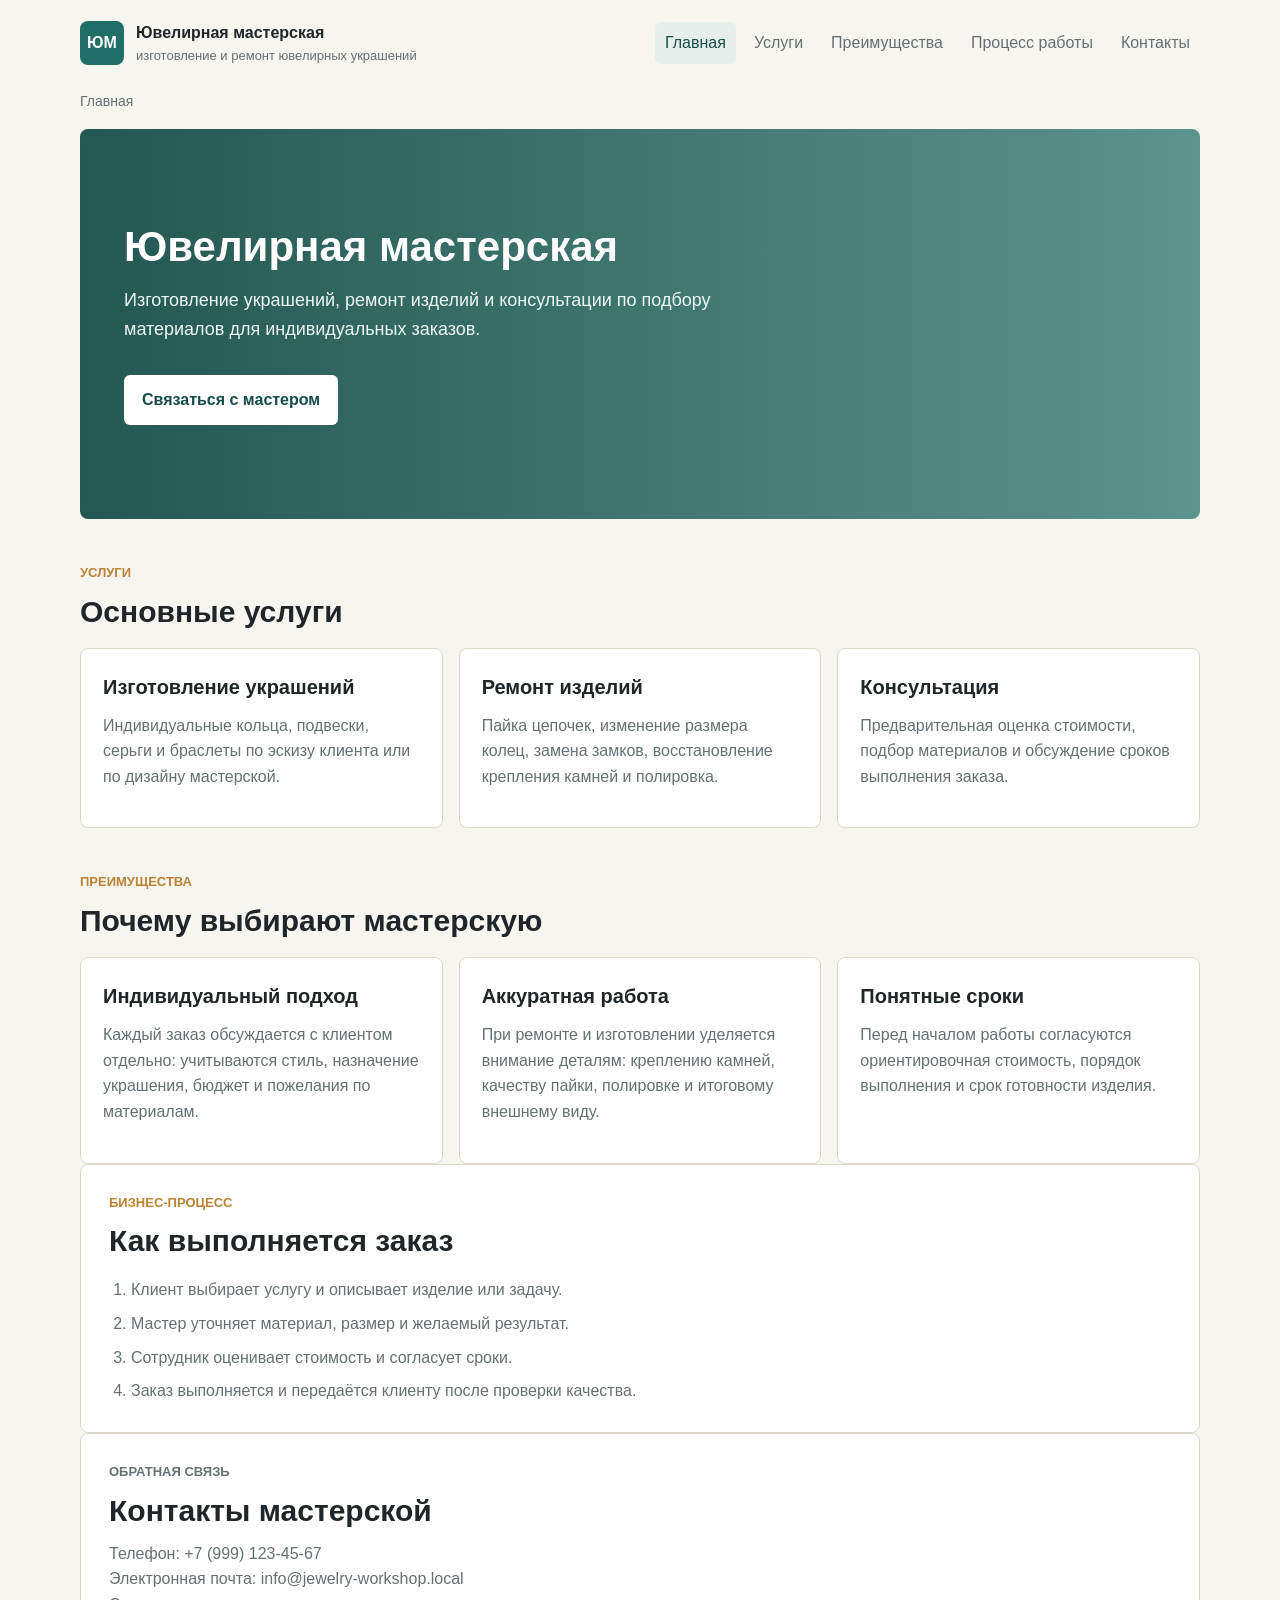
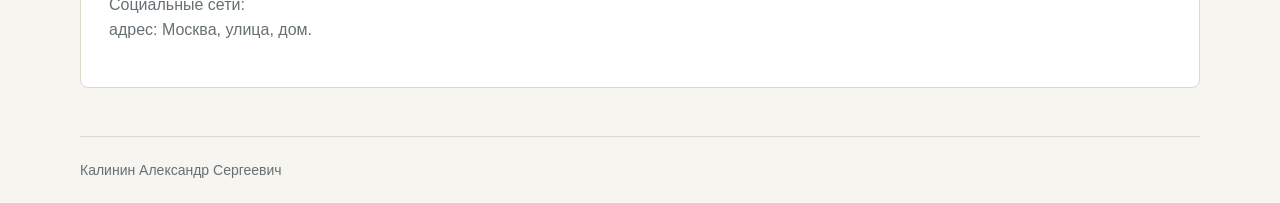
==== index.html @ e2987114 "Услуги / Добавлена страница" ====
<!doctype html>
<html lang="ru">
  <head>
    <meta charset="utf-8">
    <meta name="viewport" content="width=device-width, initial-scale=1">
    <title>Главная | Ювелирная мастерская</title>
    <link rel="stylesheet" href="static/css/styles.css">
  </head>
  <body>
    <header class="site-header">
      <a class="brand" href="index.html" aria-label="Главная страница">
        <span class="brand-mark">ЮМ</span>
        <span>
          <strong>Ювелирная мастерская</strong>
          <small>изготовление и ремонт ювелирных украшений</small>
        </span>
      </a>

      <nav class="main-nav" aria-label="Основное меню">
        <a class="active" href="index.html">Главная</a>
        <a href="services.html">Услуги</a>
        <a href="#advantages">Преимущества</a>
        <a href="#process">Процесс работы</a>
        <a href="#contacts">Контакты</a>
      </nav>
    </header>

    <main>
      <nav class="breadcrumbs" aria-label="Хлебные крошки">
        <span>Главная</span>
      </nav>

      <section class="hero">
        <div class="hero-text">
          <h1>Ювелирная мастерская</h1>
          <p>
            Изготовление украшений, ремонт изделий и консультации по подбору
            материалов для индивидуальных заказов.
          </p>
          <a class="primary-button" href="#contacts">Связаться с мастером</a>
        </div>
      </section>

      <section id="services" class="section">
        <div class="section-heading">
          <p class="eyebrow">Услуги</p>
          <h2>Основные услуги</h2>
        </div>

        <div class="cards">
          <article class="card">
            <h3>Изготовление украшений</h3>
            <p>
              Индивидуальные кольца, подвески, серьги и браслеты по эскизу
              клиента или по дизайну мастерской.
            </p>
          </article>

          <article class="card">
            <h3>Ремонт изделий</h3>
            <p>
              Пайка цепочек, изменение размера колец, замена замков,
              восстановление крепления камней и полировка.
            </p>
          </article>

          <article class="card">
            <h3>Консультация</h3>
            <p>
              Предварительная оценка стоимости, подбор материалов и обсуждение
              сроков выполнения заказа.
            </p>
          </article>
        </div>
      </section>

      <section id="advantages" class="section">
        <div class="section-heading">
          <p class="eyebrow">Преимущества</p>
          <h2>Почему выбирают мастерскую</h2>
        </div>

        <div class="cards">
          <article class="card">
            <h3>Индивидуальный подход</h3>
            <p>
              Каждый заказ обсуждается с клиентом отдельно: учитываются стиль,
              назначение украшения, бюджет и пожелания по материалам.
            </p>
          </article>

          <article class="card">
            <h3>Аккуратная работа</h3>
            <p>
              При ремонте и изготовлении уделяется внимание деталям: креплению
              камней, качеству пайки, полировке и итоговому внешнему виду.
            </p>
          </article>

          <article class="card">
            <h3>Понятные сроки</h3>
            <p>
              Перед началом работы согласуются ориентировочная стоимость,
              порядок выполнения и срок готовности изделия.
            </p>
          </article>
        </div>
      </section>

      <section id="process" class="section process-section">
        <div class="section-heading">
          <p class="eyebrow">Бизнес-процесс</p>
          <h2>Как выполняется заказ</h2>
        </div>

        <ol class="steps">
          <li>Клиент выбирает услугу и описывает изделие или задачу.</li>
          <li>Мастер уточняет материал, размер и желаемый результат.</li>
          <li>Сотрудник оценивает стоимость и согласует сроки.</li>
          <li>Заказ выполняется и передаётся клиенту после проверки качества.</li>
        </ol>
      </section>

      <section id="contacts" class="section contact-section">
        <div>
          <p class="eyebrow">Обратная связь</p>
          <h2>Контакты мастерской</h2>
          <p>
            Телефон: +7 (999) 123-45-67<br>
            Электронная почта: info@jewelry-workshop.local<br>
            Социальные сети: <br>
            адрес: Москва, улица, дом.
          </p>
        </div>
      </section>
    </main>

    <footer class="site-footer">
      <span>Калинин Александр Сергеевич</span>
    </footer>

    <script src="static/js/main.js"></script>
  </body>
</html>
---- static/css/styles.css ----
:root {
  --bg: #f7f5f0;
  --panel: #ffffff;
  --text: #1f2528;
  --muted: #667074;
  --line: #ded8cc;
  --primary: #1f6f67;
  --primary-dark: #164d48;
  --accent: #b98235;
}

* {
  box-sizing: border-box;
}

body {
  margin: 0;
  background: var(--bg);
  color: var(--text);
  font-family: Arial, Helvetica, sans-serif;
  line-height: 1.6;
}

.site-header {
  width: min(1120px, calc(100% - 32px));
  margin: 0 auto;
  display: flex;
  align-items: center;
  justify-content: space-between;
  gap: 24px;
  padding: 20px 0;
}

.brand {
  display: flex;
  align-items: center;
  gap: 12px;
  color: var(--text);
  text-decoration: none;
}

.brand-mark {
  display: grid;
  place-items: center;
  width: 44px;
  height: 44px;
  border-radius: 8px;
  background: var(--primary);
  color: #fff;
  font-weight: 700;
}

.brand strong,
.brand small {
  display: block;
}

.brand small {
  color: var(--muted);
  font-size: 13px;
}

.main-nav {
  display: flex;
  gap: 8px;
  flex-wrap: wrap;
}

.main-nav a {
  padding: 8px 10px;
  border-radius: 6px;
  color: var(--muted);
  text-decoration: none;
}

.main-nav a:hover,
.main-nav a.active {
  background: #e7efed;
  color: var(--primary-dark);
}

main {
  width: min(1120px, calc(100% - 32px));
  margin: 0 auto;
  padding-bottom: 48px;
}

.breadcrumbs {
  margin: 4px 0 16px;
  color: var(--muted);
  font-size: 14px;
}

.hero {
  min-height: 390px;
  display: flex;
  align-items: center;
  padding: 44px;
  border-radius: 8px;
  background:
    linear-gradient(90deg, rgba(22, 77, 72, 0.94), rgba(31, 111, 103, 0.72)),
    url("https://images.unsplash.com/photo-1515562141207-7a88fb7ce338?auto=format&fit=crop&w=1500&q=80");
  background-position: center;
  background-size: cover;
  color: #fff;
}

.hero-text {
  max-width: 640px;
}

.eyebrow {
  margin: 0 0 10px;
  color: var(--accent);
  font-size: 13px;
  font-weight: 700;
  letter-spacing: 0;
  text-transform: uppercase;
}

.hero .eyebrow {
  color: #f0c98d;
}

h1,
h2,
h3,
p {
  margin-top: 0;
}

h1 {
  margin-bottom: 16px;
  font-size: 42px;
  line-height: 1.12;
}

h2 {
  margin-bottom: 12px;
  font-size: 30px;
  line-height: 1.2;
}

h3 {
  margin-bottom: 10px;
  font-size: 20px;
}

.hero p {
  color: #edf8f6;
  font-size: 18px;
}

.primary-button {
  display: inline-block;
  margin-top: 14px;
  padding: 12px 18px;
  border-radius: 6px;
  background: #fff;
  color: var(--primary-dark);
  font-weight: 700;
  text-decoration: none;
}

.section {
  padding: 44px 0 0;
}

.section-heading {
  max-width: 680px;
  margin-bottom: 18px;
}

.cards {
  display: grid;
  grid-template-columns: repeat(3, minmax(0, 1fr));
  gap: 16px;
}

.card,
.process-section,
.contact-section {
  border: 1px solid var(--line);
  border-radius: 8px;
  background: var(--panel);
}

.card {
  padding: 22px;
}

.card p,
.contact-section p {
  color: var(--muted);
}

.process-section,
.contact-section {
  padding: 28px;
}

.steps {
  margin: 0;
  padding-left: 22px;
  color: var(--muted);
}

.steps li + li {
  margin-top: 8px;
}

.site-footer {
  width: min(1120px, calc(100% - 32px));
  margin: 0 auto;
  padding: 22px 0;
  border-top: 1px solid var(--line);
  color: var(--muted);
  font-size: 14px;
}

@media (max-width: 800px) {
  .site-header {
    align-items: flex-start;
    flex-direction: column;
  }

  .hero {
    min-height: 320px;
    padding: 28px;
  }

  h1 {
    font-size: 32px;
  }

  .cards {
    grid-template-columns: 1fr;
  }
}
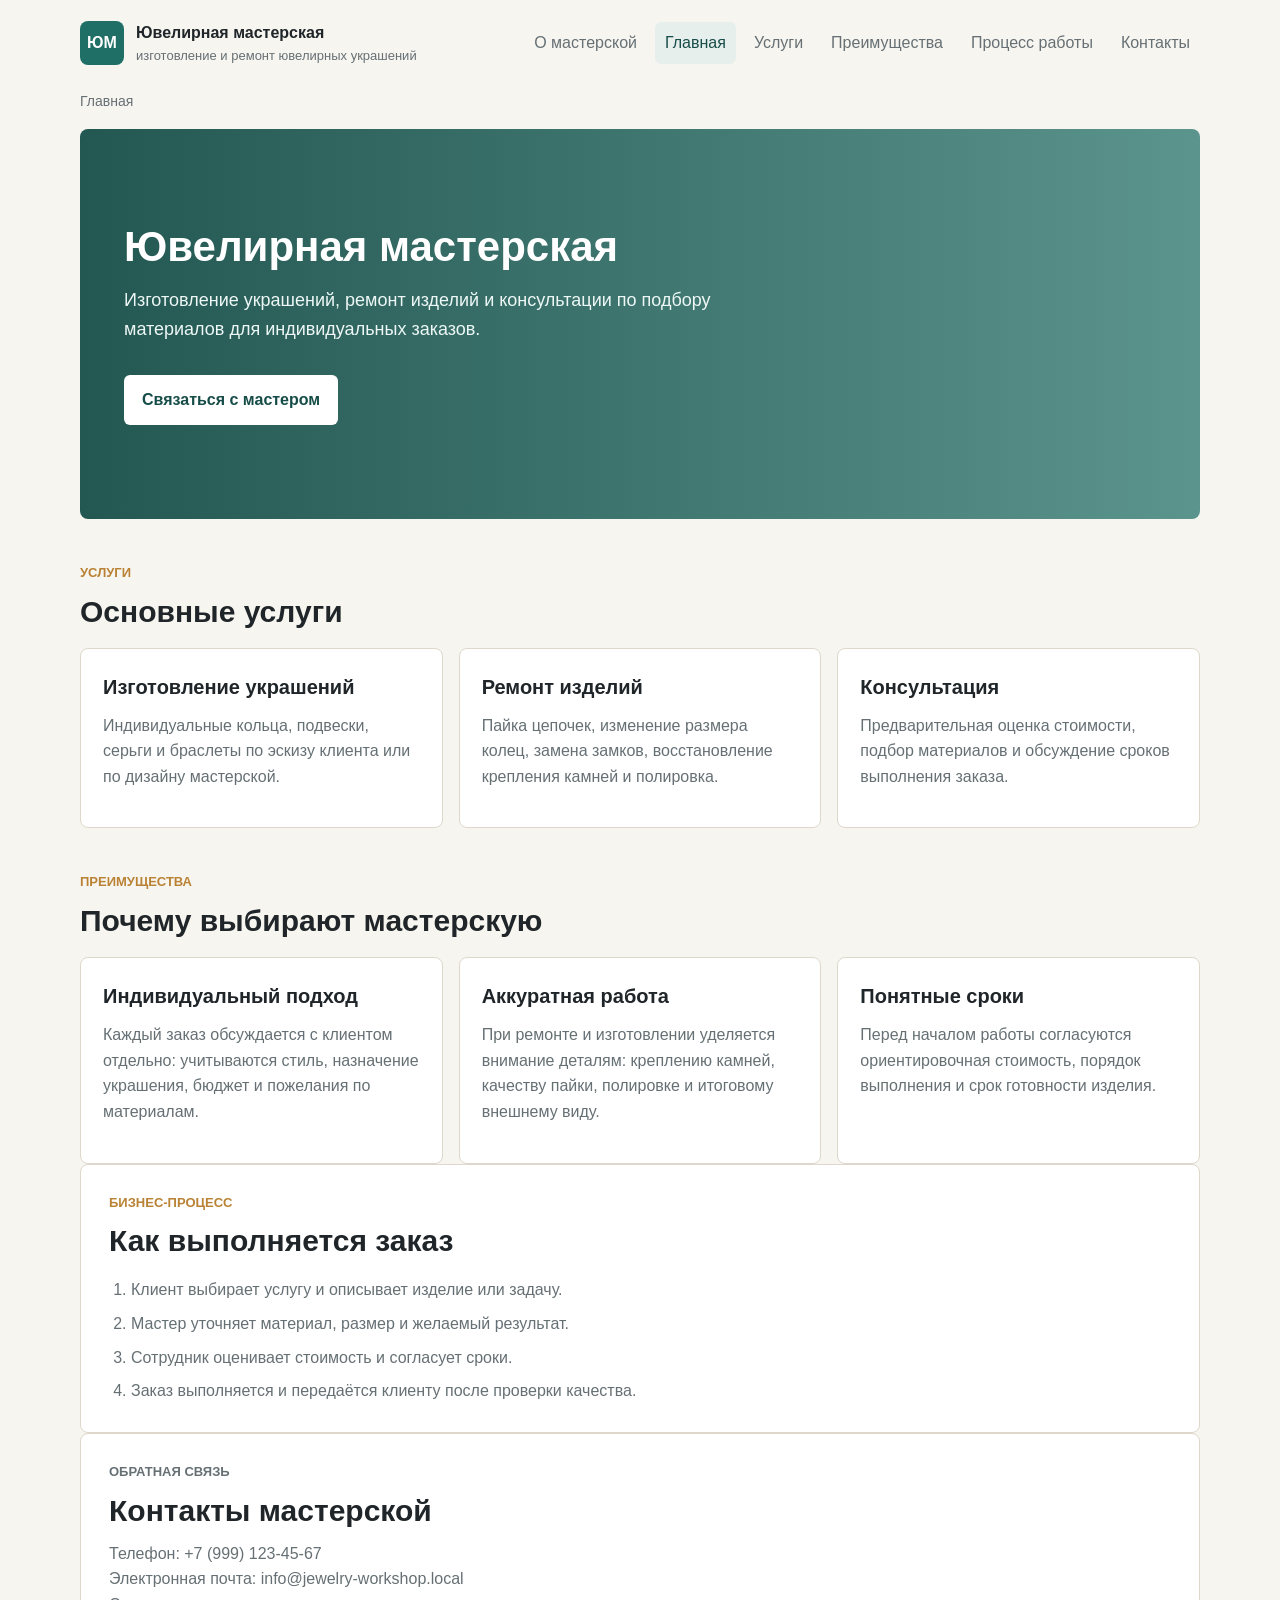
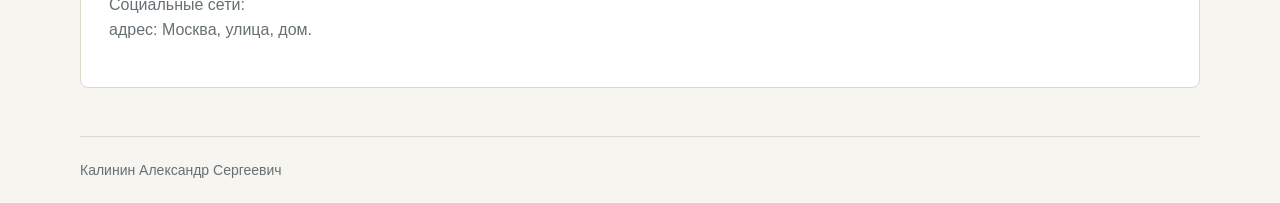
==== commit b3523243: "О мастерской / Добавлена страница" ====
--- a/index.html
+++ b/index.html
@@ -17,6 +17,7 @@
       </a>
 
       <nav class="main-nav" aria-label="Основное меню">
+        <a href="about.html">О мастерской</a>
         <a class="active" href="index.html">Главная</a>
         <a href="services.html">Услуги</a>
         <a href="#advantages">Преимущества</a>
--- a/static/css/styles.css
+++ b/static/css/styles.css
@@ -91,6 +91,15 @@
   font-size: 14px;
 }
 
+.breadcrumbs a {
+  color: var(--muted);
+  text-decoration: none;
+}
+
+.breadcrumbs a:hover {
+  color: var(--primary-dark);
+}
+
 .hero {
   min-height: 390px;
   display: flex;
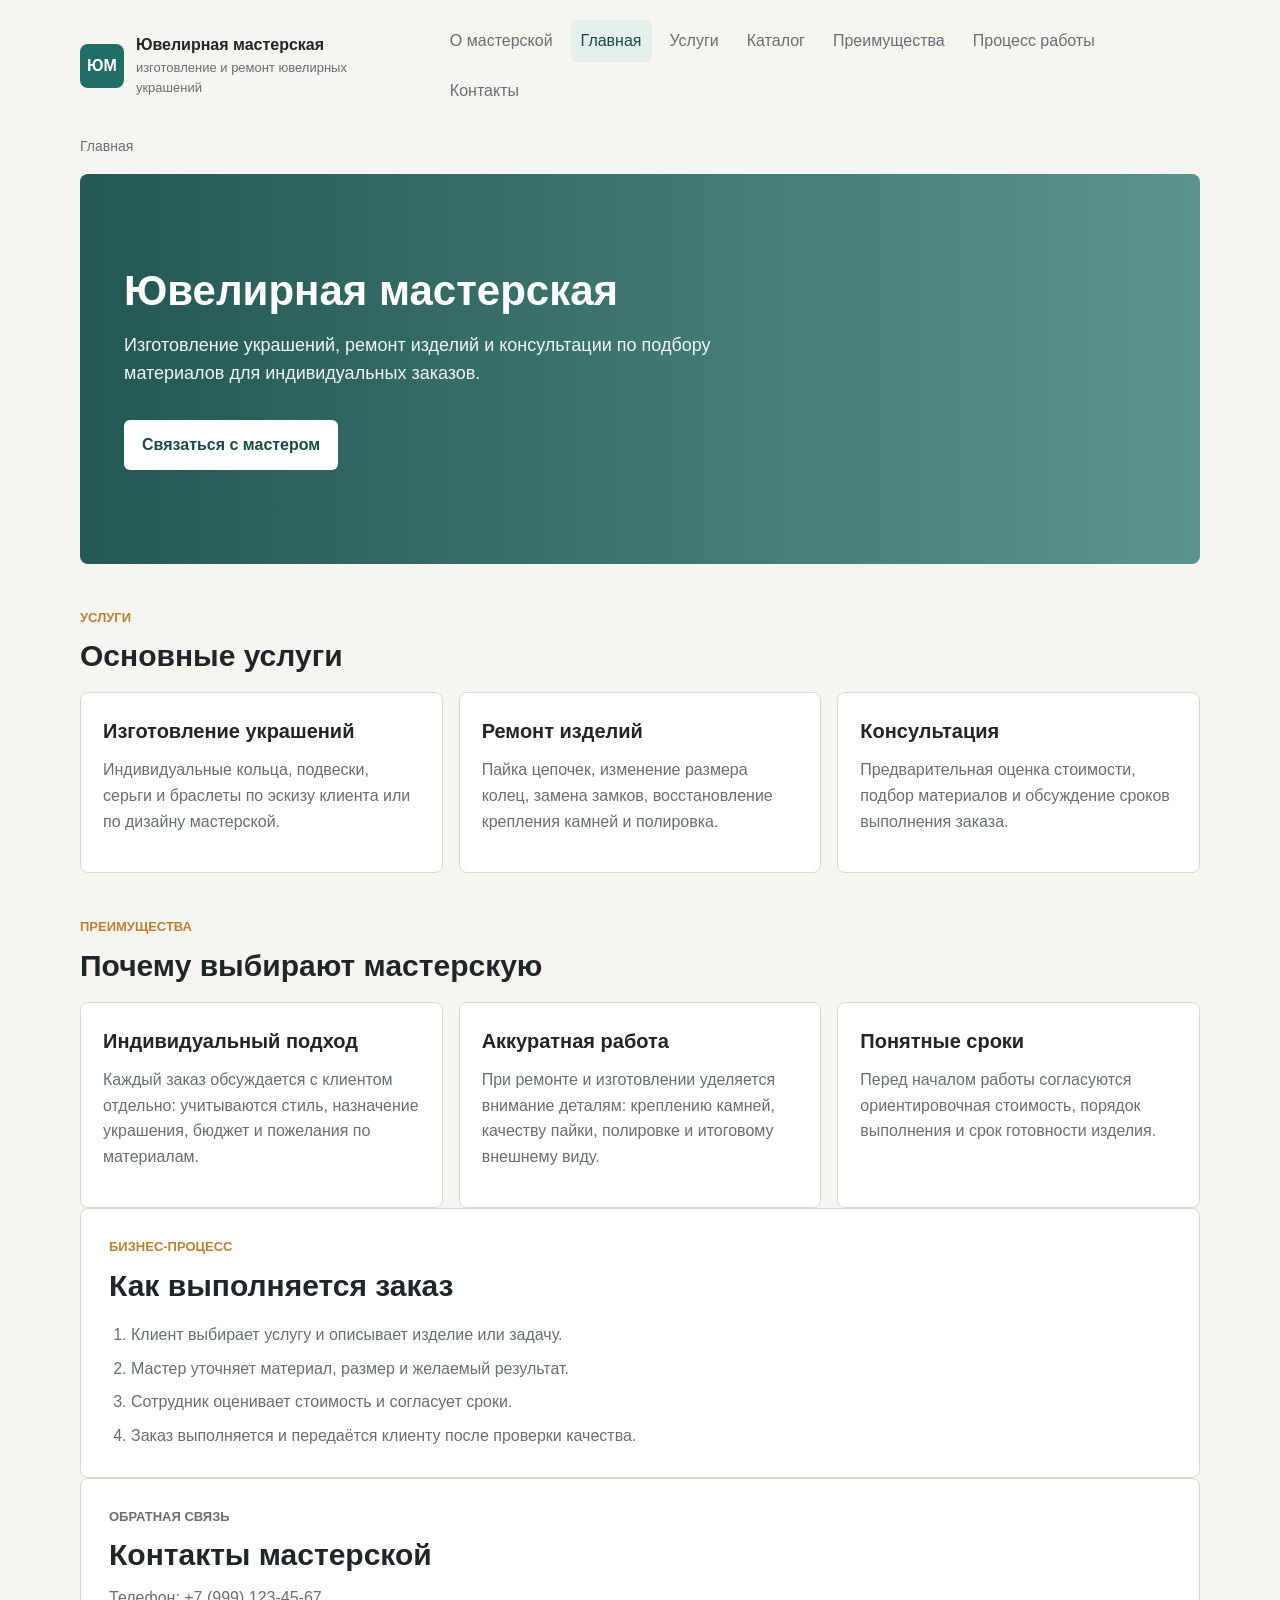
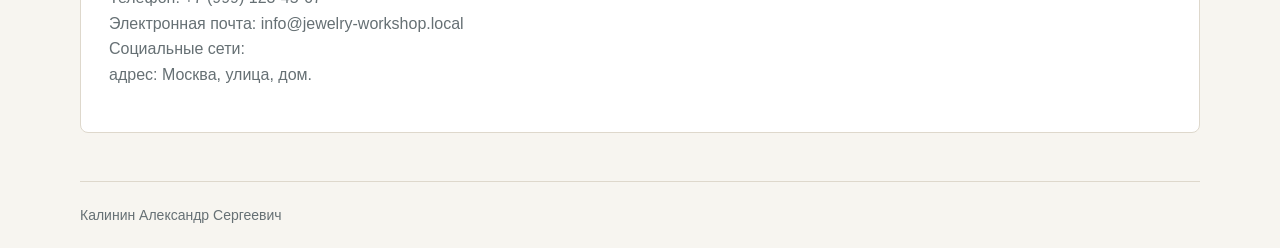
==== commit e6af9335: "Каталог / Добавлена страница" ====
--- a/index.html
+++ b/index.html
@@ -20,9 +20,10 @@
         <a href="about.html">О мастерской</a>
         <a class="active" href="index.html">Главная</a>
         <a href="services.html">Услуги</a>
+        <a href="catalog.html">Каталог</a>
         <a href="#advantages">Преимущества</a>
         <a href="#process">Процесс работы</a>
-        <a href="#contacts">Контакты</a>
+        <a href="contacts.html">Контакты</a>
       </nav>
     </header>
 
@@ -38,7 +39,7 @@
             Изготовление украшений, ремонт изделий и консультации по подбору
             материалов для индивидуальных заказов.
           </p>
-          <a class="primary-button" href="#contacts">Связаться с мастером</a>
+          <a class="primary-button" href="contacts.html">Связаться с мастером</a>
         </div>
       </section>
 
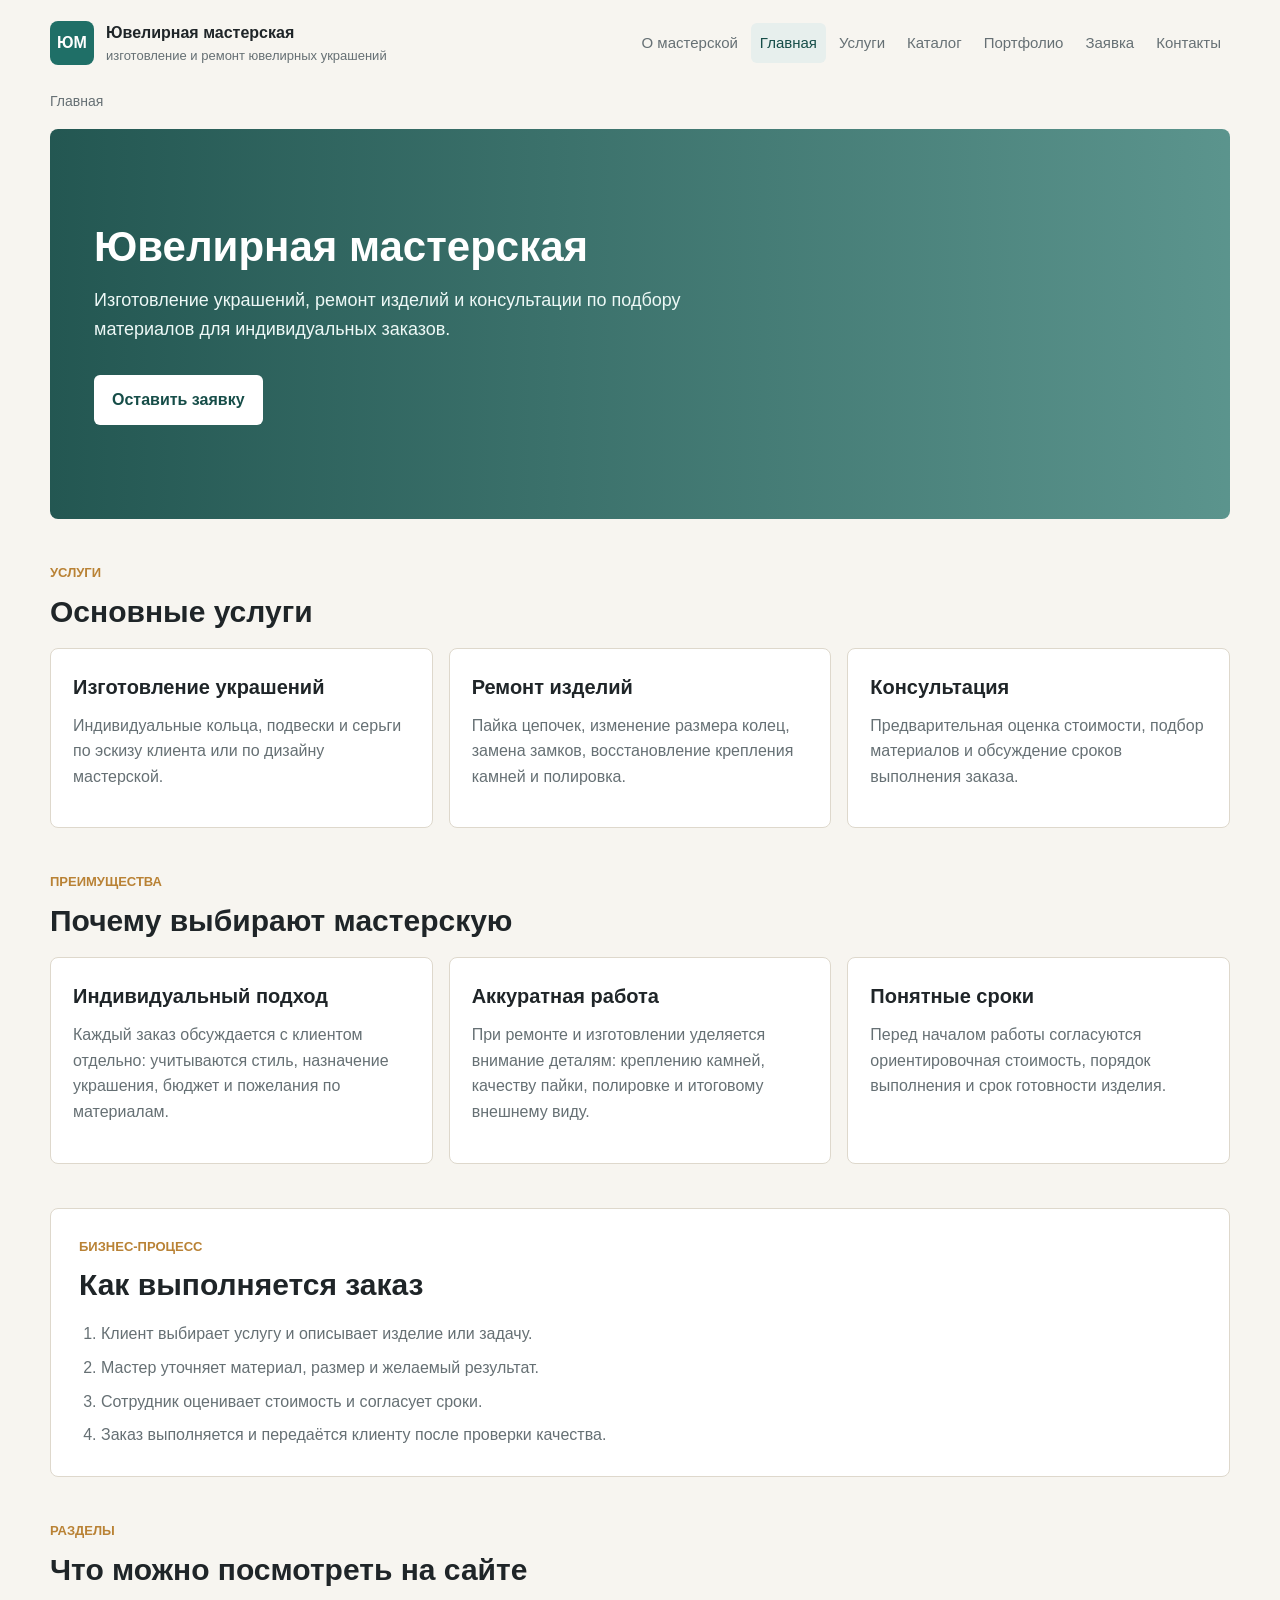
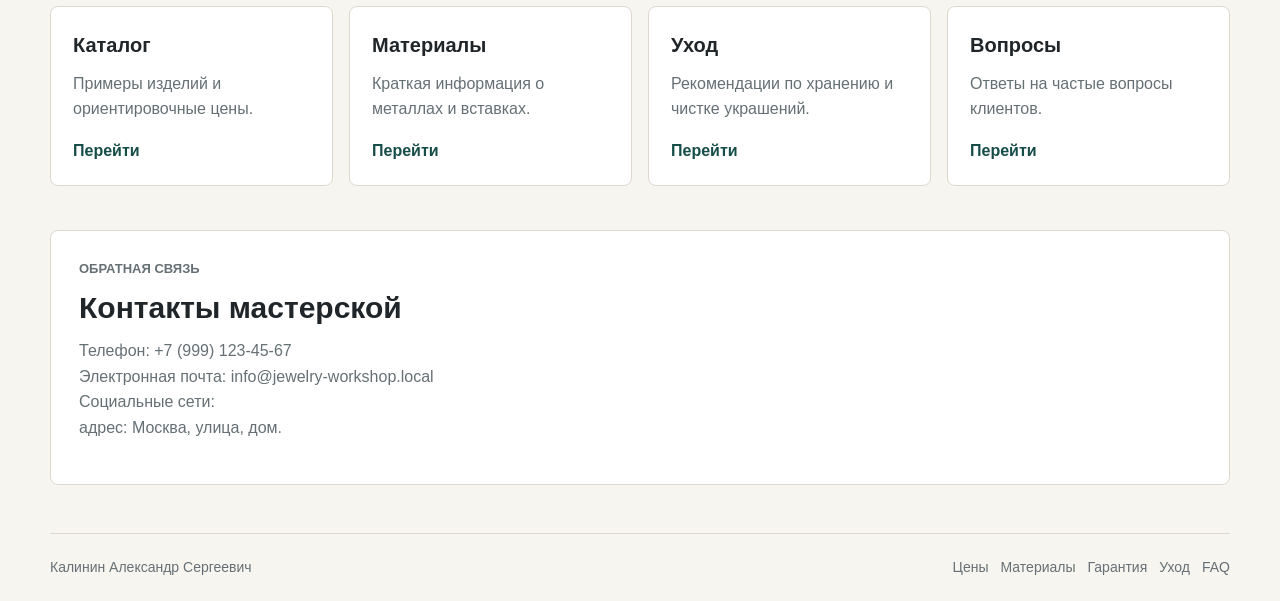
==== commit ec9a12d9: "Добавлены страницы и обновлена навигация" ====
--- a/index.html
+++ b/index.html
@@ -16,13 +16,17 @@
         </span>
       </a>
 
-      <nav class="main-nav" aria-label="Основное меню">
+      <button class="nav-toggle" type="button" aria-expanded="false" aria-controls="main-nav">
+        Меню
+      </button>
+
+      <nav id="main-nav" class="main-nav" aria-label="Основное меню">
         <a href="about.html">О мастерской</a>
         <a class="active" href="index.html">Главная</a>
         <a href="services.html">Услуги</a>
         <a href="catalog.html">Каталог</a>
-        <a href="#advantages">Преимущества</a>
-        <a href="#process">Процесс работы</a>
+        <a href="portfolio.html">Портфолио</a>
+        <a href="request.html">Заявка</a>
         <a href="contacts.html">Контакты</a>
       </nav>
     </header>
@@ -39,7 +43,7 @@
             Изготовление украшений, ремонт изделий и консультации по подбору
             материалов для индивидуальных заказов.
           </p>
-          <a class="primary-button" href="contacts.html">Связаться с мастером</a>
+          <a class="primary-button" href="request.html">Оставить заявку</a>
         </div>
       </section>
 
@@ -53,7 +57,7 @@
           <article class="card">
             <h3>Изготовление украшений</h3>
             <p>
-              Индивидуальные кольца, подвески, серьги и браслеты по эскизу
+              Индивидуальные кольца, подвески и серьги по эскизу
               клиента или по дизайну мастерской.
             </p>
           </article>
@@ -123,6 +127,39 @@
         </ol>
       </section>
 
+      <section class="section">
+        <div class="section-heading">
+          <p class="eyebrow">Разделы</p>
+          <h2>Что можно посмотреть на сайте</h2>
+        </div>
+
+        <div class="cards cards-four">
+          <article class="card">
+            <h3>Каталог</h3>
+            <p>Примеры изделий и ориентировочные цены.</p>
+            <a class="text-link" href="catalog.html">Перейти</a>
+          </article>
+
+          <article class="card">
+            <h3>Материалы</h3>
+            <p>Краткая информация о металлах и вставках.</p>
+            <a class="text-link" href="materials.html">Перейти</a>
+          </article>
+
+          <article class="card">
+            <h3>Уход</h3>
+            <p>Рекомендации по хранению и чистке украшений.</p>
+            <a class="text-link" href="care.html">Перейти</a>
+          </article>
+
+          <article class="card">
+            <h3>Вопросы</h3>
+            <p>Ответы на частые вопросы клиентов.</p>
+            <a class="text-link" href="faq.html">Перейти</a>
+          </article>
+        </div>
+      </section>
+
       <section id="contacts" class="section contact-section">
         <div>
           <p class="eyebrow">Обратная связь</p>
@@ -138,7 +175,16 @@
     </main>
 
     <footer class="site-footer">
-      <span>Калинин Александр Сергеевич</span>
+      <div class="footer-inner">
+        <span>Калинин Александр Сергеевич</span>
+        <div class="footer-links" aria-label="Дополнительная навигация">
+          <a href="prices.html">Цены</a>
+          <a href="materials.html">Материалы</a>
+          <a href="warranty.html">Гарантия</a>
+          <a href="care.html">Уход</a>
+          <a href="faq.html">FAQ</a>
+        </div>
+      </div>
     </footer>
 
     <script src="static/js/main.js"></script>
--- a/static/css/styles.css
+++ b/static/css/styles.css
@@ -19,15 +19,16 @@
   color: var(--text);
   font-family: Arial, Helvetica, sans-serif;
   line-height: 1.6;
+  overflow-x: hidden;
 }
 
 .site-header {
-  width: min(1120px, calc(100% - 32px));
+  width: min(1180px, calc(100% - 32px));
   margin: 0 auto;
-  display: flex;
+  display: grid;
+  grid-template-columns: auto 1fr;
   align-items: center;
-  justify-content: space-between;
-  gap: 24px;
+  gap: 18px 28px;
   padding: 20px 0;
 }
 
@@ -37,6 +38,10 @@
   gap: 12px;
   color: var(--text);
   text-decoration: none;
+}
+
+.brand > span:last-child {
+  min-width: 0;
 }
 
 .brand-mark {
@@ -60,17 +65,24 @@
   font-size: 13px;
 }
 
+.nav-toggle {
+  display: none;
+}
+
 .main-nav {
   display: flex;
-  gap: 8px;
-  flex-wrap: wrap;
+  justify-content: flex-end;
+  gap: 4px;
+  flex-wrap: nowrap;
 }
 
 .main-nav a {
-  padding: 8px 10px;
+  padding: 8px 9px;
   border-radius: 6px;
   color: var(--muted);
-  text-decoration: none;
+  font-size: 15px;
+  text-decoration: none;
+  white-space: nowrap;
 }
 
 .main-nav a:hover,
@@ -80,7 +92,7 @@
 }
 
 main {
-  width: min(1120px, calc(100% - 32px));
+  width: min(1180px, calc(100% - 32px));
   margin: 0 auto;
   padding-bottom: 48px;
 }
@@ -116,6 +128,7 @@
 
 .hero-text {
   max-width: 640px;
+  min-width: 0;
 }
 
 .eyebrow {
@@ -142,6 +155,7 @@
   margin-bottom: 16px;
   font-size: 42px;
   line-height: 1.12;
+  overflow-wrap: break-word;
 }
 
 h2 {
@@ -171,6 +185,16 @@
   text-decoration: none;
 }
 
+.text-link {
+  color: var(--primary-dark);
+  font-weight: 700;
+  text-decoration: none;
+}
+
+.text-link:hover {
+  text-decoration: underline;
+}
+
 .section {
   padding: 44px 0 0;
 }
@@ -184,6 +208,10 @@
   display: grid;
   grid-template-columns: repeat(3, minmax(0, 1fr));
   gap: 16px;
+}
+
+.cards-four {
+  grid-template-columns: repeat(4, minmax(0, 1fr));
 }
 
 .card,
@@ -196,11 +224,13 @@
 
 .card {
   padding: 22px;
+  min-width: 0;
 }
 
 .card p,
 .contact-section p {
   color: var(--muted);
+  overflow-wrap: break-word;
 }
 
 .process-section,
@@ -208,6 +238,11 @@
   padding: 28px;
 }
 
+.section.process-section,
+.section.contact-section {
+  margin-top: 44px;
+}
+
 .steps {
   margin: 0;
   padding-left: 22px;
@@ -218,8 +253,65 @@
   margin-top: 8px;
 }
 
+.info-list {
+  margin: 0;
+  padding-left: 22px;
+  color: var(--muted);
+}
+
+.info-list li + li {
+  margin-top: 8px;
+}
+
+.request-form {
+  display: grid;
+  gap: 16px;
+  max-width: 760px;
+}
+
+.form-grid {
+  display: grid;
+  grid-template-columns: repeat(2, minmax(0, 1fr));
+  gap: 16px;
+}
+
+.form-field {
+  display: grid;
+  gap: 6px;
+}
+
+.form-field label {
+  font-weight: 700;
+}
+
+.form-field input,
+.form-field select,
+.form-field textarea {
+  width: 100%;
+  border: 1px solid var(--line);
+  border-radius: 6px;
+  padding: 11px 12px;
+  background: #fff;
+  color: var(--text);
+  font: inherit;
+}
+
+.form-field textarea {
+  min-height: 130px;
+  resize: vertical;
+}
+
+.form-field-wide {
+  grid-column: 1 / -1;
+}
+
+.form-note {
+  margin: 0;
+  color: var(--muted);
+}
+
 .site-footer {
-  width: min(1120px, calc(100% - 32px));
+  width: min(1180px, calc(100% - 32px));
   margin: 0 auto;
   padding: 22px 0;
   border-top: 1px solid var(--line);
@@ -227,22 +319,139 @@
   font-size: 14px;
 }
 
+.footer-inner {
+  display: flex;
+  align-items: center;
+  justify-content: space-between;
+  gap: 16px;
+}
+
+.footer-links {
+  display: flex;
+  flex-wrap: wrap;
+  justify-content: flex-end;
+  gap: 12px;
+}
+
+.footer-links a {
+  color: var(--muted);
+  text-decoration: none;
+}
+
+.footer-links a:hover {
+  color: var(--primary-dark);
+}
+
 @media (max-width: 800px) {
   .site-header {
+    display: flex;
+    flex-wrap: wrap;
+    align-items: center;
+    justify-content: space-between;
+    width: min(1180px, calc(100% - 24px));
+    gap: 12px;
+    padding: 14px 0;
+  }
+
+  .brand {
+    order: 1;
+    flex: 0 0 100%;
+    min-width: 0;
+    max-width: 100%;
+    gap: 8px;
+  }
+
+  .brand-mark {
+    width: 42px;
+    height: 42px;
+  }
+
+  .brand strong {
+    font-size: 16px;
+    line-height: 1.2;
+  }
+
+  .brand small {
+    display: none;
+  }
+
+  .nav-toggle {
+    display: inline-flex !important;
+    align-items: center;
+    justify-content: center;
+    order: 2;
+    flex: 0 0 auto;
+    min-height: 40px;
+    border: 1px solid var(--line);
+    border-radius: 6px;
+    padding: 8px 12px;
+    background: var(--panel);
+    color: var(--primary-dark);
+    font: inherit;
+    font-weight: 700;
+  }
+
+  .main-nav {
+    order: 3;
+    display: none;
+    flex: 0 0 100%;
+    width: 100%;
+    flex-direction: column;
+    align-items: stretch;
+    gap: 4px;
+    padding-top: 4px;
+  }
+
+  .nav-open .main-nav {
+    display: flex;
+  }
+
+  .main-nav a {
+    padding: 10px 12px;
+  }
+
+  .hero {
+    min-height: auto;
+    padding: 26px;
+    overflow: hidden;
+  }
+
+  h1 {
+    font-size: 28px;
+  }
+
+  .hero p {
+    font-size: 16px;
+  }
+
+  main,
+  .site-footer {
+    width: min(1180px, calc(100% - 24px));
+  }
+
+  .cards {
+    grid-template-columns: 1fr;
+  }
+
+  .card,
+  .card * {
+    max-width: 100%;
+  }
+
+  .cards-four {
+    grid-template-columns: 1fr;
+  }
+
+  .form-grid {
+    grid-template-columns: 1fr;
+  }
+
+  .footer-inner {
     align-items: flex-start;
     flex-direction: column;
   }
 
-  .hero {
-    min-height: 320px;
-    padding: 28px;
-  }
-
-  h1 {
-    font-size: 32px;
-  }
-
-  .cards {
-    grid-template-columns: 1fr;
-  }
-}
+  .footer-links {
+    justify-content: flex-start;
+  }
+}
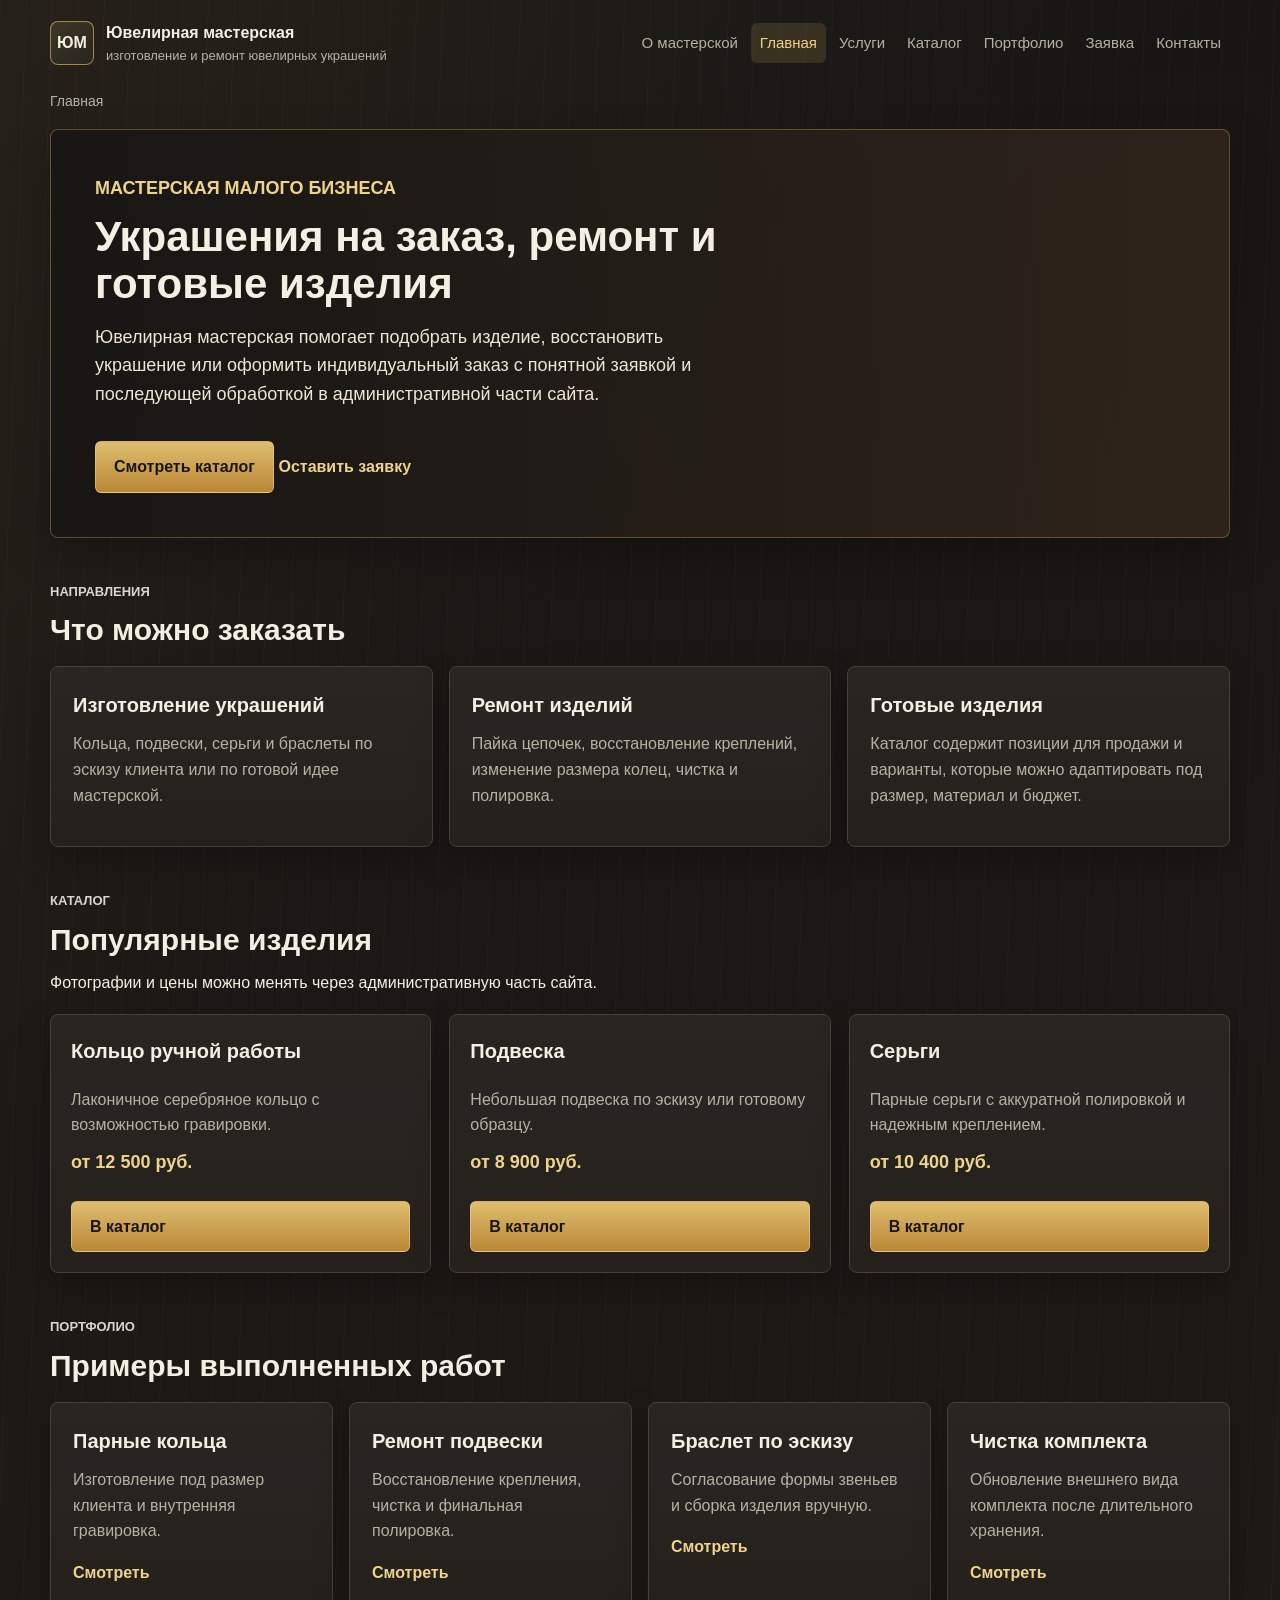
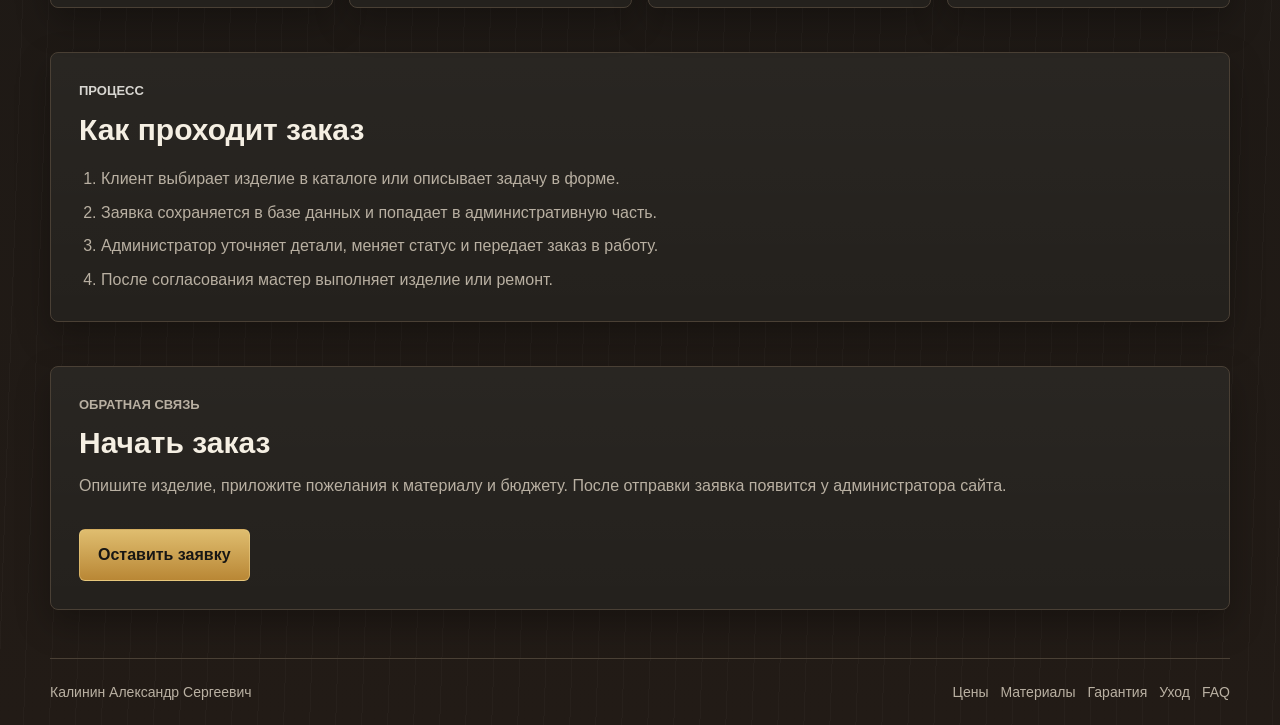
==== commit 7271b575: "Добавлено управление каталогом и портфолио" ====
--- a/index.html
+++ b/index.html
@@ -5,6 +5,7 @@
     <meta name="viewport" content="width=device-width, initial-scale=1">
     <title>Главная | Ювелирная мастерская</title>
     <link rel="stylesheet" href="static/css/styles.css">
+    <link rel="icon" href="favicon.svg" type="image/svg+xml">
   </head>
   <body>
     <header class="site-header">
@@ -38,138 +39,144 @@
 
       <section class="hero">
         <div class="hero-text">
-          <h1>Ювелирная мастерская</h1>
+          <p class="eyebrow">Мастерская малого бизнеса</p>
+          <h1>Украшения на заказ, ремонт и готовые изделия</h1>
           <p>
-            Изготовление украшений, ремонт изделий и консультации по подбору
-            материалов для индивидуальных заказов.
+            Ювелирная мастерская помогает подобрать изделие, восстановить
+            украшение или оформить индивидуальный заказ с понятной заявкой
+            и последующей обработкой в административной части сайта.
           </p>
-          <a class="primary-button" href="request.html">Оставить заявку</a>
+          <a class="primary-button" href="catalog.html">Смотреть каталог</a>
+          <a class="text-link" href="request.html">Оставить заявку</a>
         </div>
       </section>
 
-      <section id="services" class="section">
+      <section class="section">
         <div class="section-heading">
-          <p class="eyebrow">Услуги</p>
-          <h2>Основные услуги</h2>
+          <p class="eyebrow">Направления</p>
+          <h2>Что можно заказать</h2>
         </div>
 
         <div class="cards">
           <article class="card">
             <h3>Изготовление украшений</h3>
             <p>
-              Индивидуальные кольца, подвески и серьги по эскизу
-              клиента или по дизайну мастерской.
+              Кольца, подвески, серьги и браслеты по эскизу клиента или по
+              готовой идее мастерской.
             </p>
           </article>
 
           <article class="card">
             <h3>Ремонт изделий</h3>
             <p>
-              Пайка цепочек, изменение размера колец, замена замков,
-              восстановление крепления камней и полировка.
+              Пайка цепочек, восстановление креплений, изменение размера
+              колец, чистка и полировка.
             </p>
           </article>
 
           <article class="card">
-            <h3>Консультация</h3>
+            <h3>Готовые изделия</h3>
             <p>
-              Предварительная оценка стоимости, подбор материалов и обсуждение
-              сроков выполнения заказа.
+              Каталог содержит позиции для продажи и варианты, которые можно
+              адаптировать под размер, материал и бюджет.
             </p>
           </article>
         </div>
       </section>
 
-      <section id="advantages" class="section">
+      <section class="section">
         <div class="section-heading">
-          <p class="eyebrow">Преимущества</p>
-          <h2>Почему выбирают мастерскую</h2>
+          <p class="eyebrow">Каталог</p>
+          <h2>Популярные изделия</h2>
+          <p>Фотографии и цены можно менять через административную часть сайта.</p>
         </div>
 
-        <div class="cards">
-          <article class="card">
-            <h3>Индивидуальный подход</h3>
-            <p>
-              Каждый заказ обсуждается с клиентом отдельно: учитываются стиль,
-              назначение украшения, бюджет и пожелания по материалам.
-            </p>
+        <div class="item-grid">
+          <article class="item-card">
+            <div class="item-body">
+              <h3>Кольцо ручной работы</h3>
+              <p>Лаконичное серебряное кольцо с возможностью гравировки.</p>
+              <p class="item-price">от 12 500 руб.</p>
+              <a class="primary-button" href="catalog.html">В каталог</a>
+            </div>
           </article>
 
-          <article class="card">
-            <h3>Аккуратная работа</h3>
-            <p>
-              При ремонте и изготовлении уделяется внимание деталям: креплению
-              камней, качеству пайки, полировке и итоговому внешнему виду.
-            </p>
+          <article class="item-card">
+            <div class="item-body">
+              <h3>Подвеска</h3>
+              <p>Небольшая подвеска по эскизу или готовому образцу.</p>
+              <p class="item-price">от 8 900 руб.</p>
+              <a class="primary-button" href="catalog.html">В каталог</a>
+            </div>
           </article>
 
-          <article class="card">
-            <h3>Понятные сроки</h3>
-            <p>
-              Перед началом работы согласуются ориентировочная стоимость,
-              порядок выполнения и срок готовности изделия.
-            </p>
+          <article class="item-card">
+            <div class="item-body">
+              <h3>Серьги</h3>
+              <p>Парные серьги с аккуратной полировкой и надежным креплением.</p>
+              <p class="item-price">от 10 400 руб.</p>
+              <a class="primary-button" href="catalog.html">В каталог</a>
+            </div>
           </article>
         </div>
       </section>
 
-      <section id="process" class="section process-section">
-        <div class="section-heading">
-          <p class="eyebrow">Бизнес-процесс</p>
-          <h2>Как выполняется заказ</h2>
-        </div>
-
-        <ol class="steps">
-          <li>Клиент выбирает услугу и описывает изделие или задачу.</li>
-          <li>Мастер уточняет материал, размер и желаемый результат.</li>
-          <li>Сотрудник оценивает стоимость и согласует сроки.</li>
-          <li>Заказ выполняется и передаётся клиенту после проверки качества.</li>
-        </ol>
-      </section>
-
       <section class="section">
         <div class="section-heading">
-          <p class="eyebrow">Разделы</p>
-          <h2>Что можно посмотреть на сайте</h2>
+          <p class="eyebrow">Портфолио</p>
+          <h2>Примеры выполненных работ</h2>
         </div>
 
         <div class="cards cards-four">
           <article class="card">
-            <h3>Каталог</h3>
-            <p>Примеры изделий и ориентировочные цены.</p>
-            <a class="text-link" href="catalog.html">Перейти</a>
+            <h3>Парные кольца</h3>
+            <p>Изготовление под размер клиента и внутренняя гравировка.</p>
+            <a class="text-link" href="portfolio.html">Смотреть</a>
           </article>
 
           <article class="card">
-            <h3>Материалы</h3>
-            <p>Краткая информация о металлах и вставках.</p>
-            <a class="text-link" href="materials.html">Перейти</a>
+            <h3>Ремонт подвески</h3>
+            <p>Восстановление крепления, чистка и финальная полировка.</p>
+            <a class="text-link" href="portfolio.html">Смотреть</a>
           </article>
 
           <article class="card">
-            <h3>Уход</h3>
-            <p>Рекомендации по хранению и чистке украшений.</p>
-            <a class="text-link" href="care.html">Перейти</a>
+            <h3>Браслет по эскизу</h3>
+            <p>Согласование формы звеньев и сборка изделия вручную.</p>
+            <a class="text-link" href="portfolio.html">Смотреть</a>
           </article>
 
           <article class="card">
-            <h3>Вопросы</h3>
-            <p>Ответы на частые вопросы клиентов.</p>
-            <a class="text-link" href="faq.html">Перейти</a>
+            <h3>Чистка комплекта</h3>
+            <p>Обновление внешнего вида комплекта после длительного хранения.</p>
+            <a class="text-link" href="portfolio.html">Смотреть</a>
           </article>
         </div>
       </section>
 
-      <section id="contacts" class="section contact-section">
+      <section class="section process-section">
+        <div class="section-heading">
+          <p class="eyebrow">Процесс</p>
+          <h2>Как проходит заказ</h2>
+        </div>
+
+        <ol class="steps">
+          <li>Клиент выбирает изделие в каталоге или описывает задачу в форме.</li>
+          <li>Заявка сохраняется в базе данных и попадает в административную часть.</li>
+          <li>Администратор уточняет детали, меняет статус и передает заказ в работу.</li>
+          <li>После согласования мастер выполняет изделие или ремонт.</li>
+        </ol>
+      </section>
+
+      <section class="section contact-section">
         <div>
           <p class="eyebrow">Обратная связь</p>
-          <h2>Контакты мастерской</h2>
+          <h2>Начать заказ</h2>
           <p>
-            Телефон: +7 (999) 123-45-67<br>
-            Электронная почта: info@jewelry-workshop.local<br>
-            Социальные сети: <br>
-            адрес: Москва, улица, дом.
+            Опишите изделие, приложите пожелания к материалу и бюджету.
+            После отправки заявка появится у администратора сайта.
           </p>
+          <a class="primary-button" href="request.html">Оставить заявку</a>
         </div>
       </section>
     </main>
--- a/static/css/styles.css
+++ b/static/css/styles.css
@@ -1,21 +1,39 @@
 :root {
-  --bg: #f7f5f0;
-  --panel: #ffffff;
-  --text: #1f2528;
-  --muted: #667074;
-  --line: #ded8cc;
-  --primary: #1f6f67;
-  --primary-dark: #164d48;
-  --accent: #b98235;
+  --bg: #171614;
+  --panel: #24211d;
+  --panel-soft: #2d2721;
+  --text: #f5efe3;
+  --muted: #b9b0a2;
+  --line: #4a4035;
+  --primary: #cfa85b;
+  --primary-dark: #f0d38a;
+  --accent: #d8d6d1;
+  --wood: #35271d;
+  --shadow: rgba(0, 0, 0, 0.28);
 }
 
 * {
   box-sizing: border-box;
 }
 
+html {
+  min-height: 100%;
+  background: var(--bg);
+}
+
 body {
   margin: 0;
-  background: var(--bg);
+  min-height: 100vh;
+  background:
+    linear-gradient(135deg, rgba(207, 168, 91, 0.08), transparent 34%),
+    repeating-linear-gradient(
+      92deg,
+      rgba(255, 255, 255, 0.025) 0,
+      rgba(255, 255, 255, 0.025) 1px,
+      transparent 1px,
+      transparent 26px
+    ),
+    linear-gradient(180deg, #171614 0%, #221b16 100%);
   color: var(--text);
   font-family: Arial, Helvetica, sans-serif;
   line-height: 1.6;
@@ -23,7 +41,8 @@
 }
 
 .site-header {
-  width: min(1180px, calc(100% - 32px));
+  width: calc(100% - 32px);
+  max-width: 1180px;
   margin: 0 auto;
   display: grid;
   grid-template-columns: auto 1fr;
@@ -50,8 +69,11 @@
   width: 44px;
   height: 44px;
   border-radius: 8px;
-  background: var(--primary);
-  color: #fff;
+  border: 1px solid rgba(207, 168, 91, 0.72);
+  background:
+    linear-gradient(145deg, rgba(207, 168, 91, 0.22), rgba(216, 214, 209, 0.08)),
+    #171614;
+  color: var(--text);
   font-weight: 700;
 }
 
@@ -87,12 +109,34 @@
 
 .main-nav a:hover,
 .main-nav a.active {
-  background: #e7efed;
+  background: rgba(207, 168, 91, 0.16);
   color: var(--primary-dark);
 }
 
+.nav-logout {
+  margin: 0;
+}
+
+.nav-logout button {
+  border: 0;
+  border-radius: 6px;
+  padding: 8px 9px;
+  background: transparent;
+  color: var(--muted);
+  cursor: pointer;
+  font: inherit;
+  font-size: 15px;
+  white-space: nowrap;
+}
+
+.nav-logout button:hover {
+  background: rgba(207, 168, 91, 0.16);
+  color: var(--primary-dark);
+}
+
 main {
-  width: min(1180px, calc(100% - 32px));
+  width: calc(100% - 32px);
+  max-width: 1180px;
   margin: 0 auto;
   padding-bottom: 48px;
 }
@@ -118,12 +162,14 @@
   align-items: center;
   padding: 44px;
   border-radius: 8px;
+  border: 1px solid rgba(207, 168, 91, 0.36);
   background:
-    linear-gradient(90deg, rgba(22, 77, 72, 0.94), rgba(31, 111, 103, 0.72)),
+    linear-gradient(90deg, rgba(23, 22, 20, 0.92), rgba(53, 39, 29, 0.76)),
     url("https://images.unsplash.com/photo-1515562141207-7a88fb7ce338?auto=format&fit=crop&w=1500&q=80");
   background-position: center;
   background-size: cover;
-  color: #fff;
+  color: var(--text);
+  box-shadow: 0 18px 42px var(--shadow);
 }
 
 .hero-text {
@@ -141,7 +187,7 @@
 }
 
 .hero .eyebrow {
-  color: #f0c98d;
+  color: var(--primary-dark);
 }
 
 h1,
@@ -170,7 +216,7 @@
 }
 
 .hero p {
-  color: #edf8f6;
+  color: #eee5d5;
   font-size: 18px;
 }
 
@@ -179,8 +225,9 @@
   margin-top: 14px;
   padding: 12px 18px;
   border-radius: 6px;
-  background: #fff;
-  color: var(--primary-dark);
+  border: 1px solid rgba(240, 211, 138, 0.5);
+  background: linear-gradient(180deg, #dfbd6f, #b98735);
+  color: #171614;
   font-weight: 700;
   text-decoration: none;
 }
@@ -219,7 +266,10 @@
 .contact-section {
   border: 1px solid var(--line);
   border-radius: 8px;
-  background: var(--panel);
+  background:
+    linear-gradient(180deg, rgba(255, 255, 255, 0.025), transparent),
+    var(--panel);
+  box-shadow: 0 14px 34px var(--shadow);
 }
 
 .card {
@@ -233,6 +283,214 @@
   overflow-wrap: break-word;
 }
 
+.item-grid {
+  display: grid;
+  grid-template-columns: repeat(3, minmax(0, 1fr));
+  gap: 18px;
+}
+
+.item-card {
+  overflow: hidden;
+  border: 1px solid var(--line);
+  border-radius: 8px;
+  background:
+    linear-gradient(180deg, rgba(255, 255, 255, 0.025), transparent),
+    var(--panel);
+  box-shadow: 0 14px 34px var(--shadow);
+}
+
+.featured-photo-grid {
+  display: grid;
+  grid-template-columns: repeat(3, minmax(0, 1fr));
+  gap: 18px;
+}
+
+.featured-photo-card {
+  position: relative;
+  display: block;
+  min-height: 260px;
+  overflow: hidden;
+  border: 1px solid var(--line);
+  border-radius: 8px;
+  background: var(--panel);
+  color: var(--text);
+  text-decoration: none;
+  box-shadow: 0 14px 34px var(--shadow);
+}
+
+.featured-photo-card::after {
+  content: "";
+  position: absolute;
+  inset: 0;
+  background: linear-gradient(180deg, rgba(23, 22, 20, 0.08), rgba(23, 22, 20, 0.86));
+}
+
+.featured-photo {
+  display: block;
+  width: 100%;
+  height: 100%;
+  min-height: 260px;
+  object-fit: cover;
+  transition: transform 0.18s ease;
+}
+
+.featured-photo-card:hover .featured-photo {
+  transform: scale(1.03);
+}
+
+.featured-photo-label,
+.featured-photo-body {
+  position: absolute;
+  z-index: 1;
+}
+
+.featured-photo-label {
+  top: 14px;
+  left: 14px;
+  border: 1px solid rgba(240, 211, 138, 0.45);
+  border-radius: 999px;
+  padding: 6px 10px;
+  background: rgba(23, 22, 20, 0.7);
+  color: var(--primary-dark);
+  font-size: 13px;
+  font-weight: 700;
+}
+
+.featured-photo-body {
+  right: 0;
+  bottom: 0;
+  left: 0;
+  display: grid;
+  gap: 4px;
+  padding: 18px;
+}
+
+.featured-photo-body strong {
+  font-size: 20px;
+  line-height: 1.2;
+}
+
+.featured-photo-body small {
+  color: #e7e2d8;
+  font-size: 14px;
+}
+
+.empty-state {
+  grid-column: 1 / -1;
+  border: 1px dashed rgba(240, 211, 138, 0.38);
+  border-radius: 8px;
+  padding: 22px;
+  background: rgba(255, 255, 255, 0.025);
+  color: var(--muted);
+}
+
+.item-image,
+.admin-item-image {
+  display: block;
+  width: 100%;
+  aspect-ratio: 4 / 3;
+  object-fit: cover;
+  background: #181614;
+}
+
+.admin-image-empty {
+  display: grid;
+  place-items: center;
+  width: 100%;
+  min-height: 180px;
+  border-bottom: 1px solid var(--line);
+  background:
+    linear-gradient(135deg, rgba(207, 168, 91, 0.08), transparent),
+    #181614;
+  color: var(--muted);
+  font-weight: 700;
+}
+
+.item-body {
+  display: grid;
+  gap: 10px;
+  padding: 20px;
+}
+
+.item-body p {
+  margin: 0;
+  color: var(--muted);
+}
+
+.item-price {
+  color: var(--primary-dark) !important;
+  font-size: 18px;
+  font-weight: 700;
+}
+
+.admin-create-form,
+.admin-item-form {
+  display: grid;
+  gap: 16px;
+}
+
+.admin-create-form {
+  margin-top: 18px;
+}
+
+.admin-item-grid {
+  display: grid;
+  grid-template-columns: repeat(2, minmax(0, 1fr));
+  gap: 18px;
+}
+
+.admin-item-card {
+  overflow: hidden;
+  border: 1px solid var(--line);
+  border-radius: 8px;
+  background:
+    linear-gradient(180deg, rgba(255, 255, 255, 0.025), transparent),
+    var(--panel);
+  box-shadow: 0 14px 34px var(--shadow);
+}
+
+.admin-item-form,
+.admin-actions {
+  padding: 18px;
+}
+
+.admin-actions {
+  display: flex;
+  flex-wrap: wrap;
+  gap: 10px;
+  padding-top: 0;
+}
+
+.admin-actions form {
+  margin: 0;
+}
+
+.secondary-button,
+.danger-button {
+  border: 1px solid var(--line);
+  border-radius: 6px;
+  padding: 10px 12px;
+  background: var(--panel-soft);
+  color: var(--text);
+  cursor: pointer;
+  font: inherit;
+  font-weight: 700;
+}
+
+.secondary-button:hover {
+  border-color: rgba(240, 211, 138, 0.5);
+  color: var(--primary-dark);
+}
+
+.danger-button {
+  border-color: rgba(179, 107, 81, 0.72);
+  color: #f4c4b0;
+}
+
+.danger-button:hover {
+  background: rgba(127, 61, 38, 0.2);
+}
+
 .process-section,
 .contact-section {
   padding: 28px;
@@ -266,7 +524,14 @@
 .request-form {
   display: grid;
   gap: 16px;
-  max-width: 760px;
+  min-width: 0;
+}
+
+.request-layout {
+  display: grid;
+  grid-template-columns: minmax(0, 1fr) 290px;
+  gap: 24px;
+  align-items: start;
 }
 
 .form-grid {
@@ -291,9 +556,14 @@
   border: 1px solid var(--line);
   border-radius: 6px;
   padding: 11px 12px;
-  background: #fff;
+  background: #181614;
   color: var(--text);
   font: inherit;
+}
+
+.form-field input::placeholder,
+.form-field textarea::placeholder {
+  color: #8f867a;
 }
 
 .form-field textarea {
@@ -310,8 +580,220 @@
   color: var(--muted);
 }
 
+.form-actions {
+  display: grid;
+  gap: 12px;
+  justify-items: start;
+}
+
+.form-alert {
+  width: 100%;
+  border: 1px solid var(--line);
+  border-radius: 6px;
+  padding: 12px 14px;
+  background: var(--panel-soft);
+}
+
+.form-alert-success {
+  border-color: #8fa56d;
+  background: rgba(107, 128, 71, 0.18);
+  color: #dce9c9;
+}
+
+.form-alert-error {
+  border-color: #b36b51;
+  background: rgba(127, 61, 38, 0.2);
+  color: #f4c4b0;
+}
+
+.request-summary {
+  border: 1px solid var(--line);
+  border-radius: 8px;
+  padding: 20px;
+  background:
+    linear-gradient(135deg, rgba(207, 168, 91, 0.1), transparent),
+    var(--panel-soft);
+}
+
+.request-summary h3 {
+  margin-bottom: 12px;
+}
+
+.login-section {
+  max-width: 560px;
+}
+
+.login-form {
+  display: grid;
+  gap: 16px;
+}
+
+.compact-steps {
+  padding-left: 20px;
+}
+
+.compact-steps li + li {
+  margin-top: 6px;
+}
+
+.admin-stats {
+  display: grid;
+  grid-template-columns: repeat(3, minmax(0, 1fr));
+  gap: 12px;
+  margin-bottom: 18px;
+}
+
+.admin-stat {
+  display: flex;
+  align-items: center;
+  justify-content: space-between;
+  gap: 12px;
+  border: 1px solid var(--line);
+  border-radius: 8px;
+  padding: 14px;
+  background:
+    linear-gradient(135deg, rgba(207, 168, 91, 0.1), transparent),
+    var(--panel-soft);
+}
+
+.admin-stat strong {
+  font-size: 24px;
+  line-height: 1;
+}
+
+.admin-filters {
+  display: flex;
+  flex-wrap: wrap;
+  gap: 8px;
+  margin-bottom: 18px;
+}
+
+.filter-link {
+  border: 1px solid var(--line);
+  border-radius: 6px;
+  padding: 8px 12px;
+  background: var(--panel-soft);
+  color: var(--muted);
+  font-weight: 700;
+  text-decoration: none;
+}
+
+.filter-link:hover,
+.filter-link.active {
+  border-color: rgba(240, 211, 138, 0.5);
+  background: rgba(207, 168, 91, 0.16);
+  color: var(--primary-dark);
+}
+
+.table-wrap {
+  overflow-x: auto;
+}
+
+.requests-table {
+  width: 100%;
+  min-width: 860px;
+  border-collapse: separate;
+  border-spacing: 0;
+  background: var(--panel);
+}
+
+.requests-table th,
+.requests-table td {
+  border-right: 1px solid var(--line);
+  border-bottom: 1px solid var(--line);
+  padding: 10px 12px;
+  text-align: left;
+  vertical-align: top;
+}
+
+.requests-table th:first-child,
+.requests-table td:first-child {
+  border-left: 1px solid var(--line);
+}
+
+.requests-table th {
+  border-top: 1px solid var(--line);
+  background: #302922;
+  color: var(--primary-dark);
+}
+
+.requests-table th:first-child {
+  border-top-left-radius: 8px;
+}
+
+.requests-table th:last-child {
+  border-top-right-radius: 8px;
+}
+
+.requests-table tbody tr:last-child td:first-child {
+  border-bottom-left-radius: 8px;
+}
+
+.requests-table tbody tr:last-child td:last-child {
+  border-bottom-right-radius: 8px;
+}
+
+.request-id,
+.request-date,
+.request-contact {
+  color: var(--muted);
+}
+
+.request-comment {
+  min-width: 210px;
+}
+
+.status-form {
+  display: grid;
+  gap: 8px;
+  min-width: 150px;
+}
+
+.status-form select,
+.status-form button {
+  border: 1px solid var(--line);
+  border-radius: 6px;
+  padding: 8px 10px;
+  background: #181614;
+  color: var(--text);
+  font: inherit;
+}
+
+.status-form button {
+  border-color: rgba(240, 211, 138, 0.5);
+  background: linear-gradient(180deg, #dfbd6f, #b98735);
+  color: #171614;
+  cursor: pointer;
+  font-weight: 700;
+}
+
+.status-badge {
+  display: inline-block;
+  width: fit-content;
+  border-radius: 999px;
+  padding: 4px 9px;
+  font-size: 13px;
+  font-weight: 700;
+}
+
+.status-new {
+  background: rgba(207, 168, 91, 0.2);
+  color: #f0d38a;
+}
+
+.status-in_work {
+  background: rgba(216, 214, 209, 0.14);
+  color: #e7e2d8;
+}
+
+.status-done {
+  background: rgba(127, 145, 92, 0.2);
+  color: #dce9c9;
+}
+
 .site-footer {
-  width: min(1180px, calc(100% - 32px));
+  width: calc(100% - 32px);
+  max-width: 1180px;
   margin: 0 auto;
   padding: 22px 0;
   border-top: 1px solid var(--line);
@@ -348,7 +830,9 @@
     flex-wrap: wrap;
     align-items: center;
     justify-content: space-between;
-    width: min(1180px, calc(100% - 24px));
+    width: auto;
+    max-width: none;
+    margin: 0 12px;
     gap: 12px;
     padding: 14px 0;
   }
@@ -410,12 +894,24 @@
     padding: 10px 12px;
   }
 
+  .nav-logout button {
+    width: 100%;
+    padding: 10px 12px;
+    text-align: left;
+  }
+
   .hero {
     min-height: auto;
     padding: 26px;
     overflow: hidden;
   }
 
+  .hero-text,
+  .hero-text p {
+    max-width: 100%;
+    overflow-wrap: break-word;
+  }
+
   h1 {
     font-size: 28px;
   }
@@ -426,10 +922,19 @@
 
   main,
   .site-footer {
-    width: min(1180px, calc(100% - 24px));
+    width: auto;
+    max-width: none;
+    margin-left: 12px;
+    margin-right: 12px;
   }
 
   .cards {
+    grid-template-columns: 1fr;
+  }
+
+  .item-grid,
+  .featured-photo-grid,
+  .admin-item-grid {
     grid-template-columns: 1fr;
   }
 
@@ -446,6 +951,24 @@
     grid-template-columns: 1fr;
   }
 
+  .request-layout,
+  .admin-stats {
+    grid-template-columns: 1fr;
+  }
+
+  .contact-section,
+  .process-section {
+    padding: 22px;
+  }
+
+  .form-field input,
+  .form-field select,
+  .form-field textarea,
+  .primary-button,
+  .request-summary {
+    max-width: 100%;
+  }
+
   .footer-inner {
     align-items: flex-start;
     flex-direction: column;
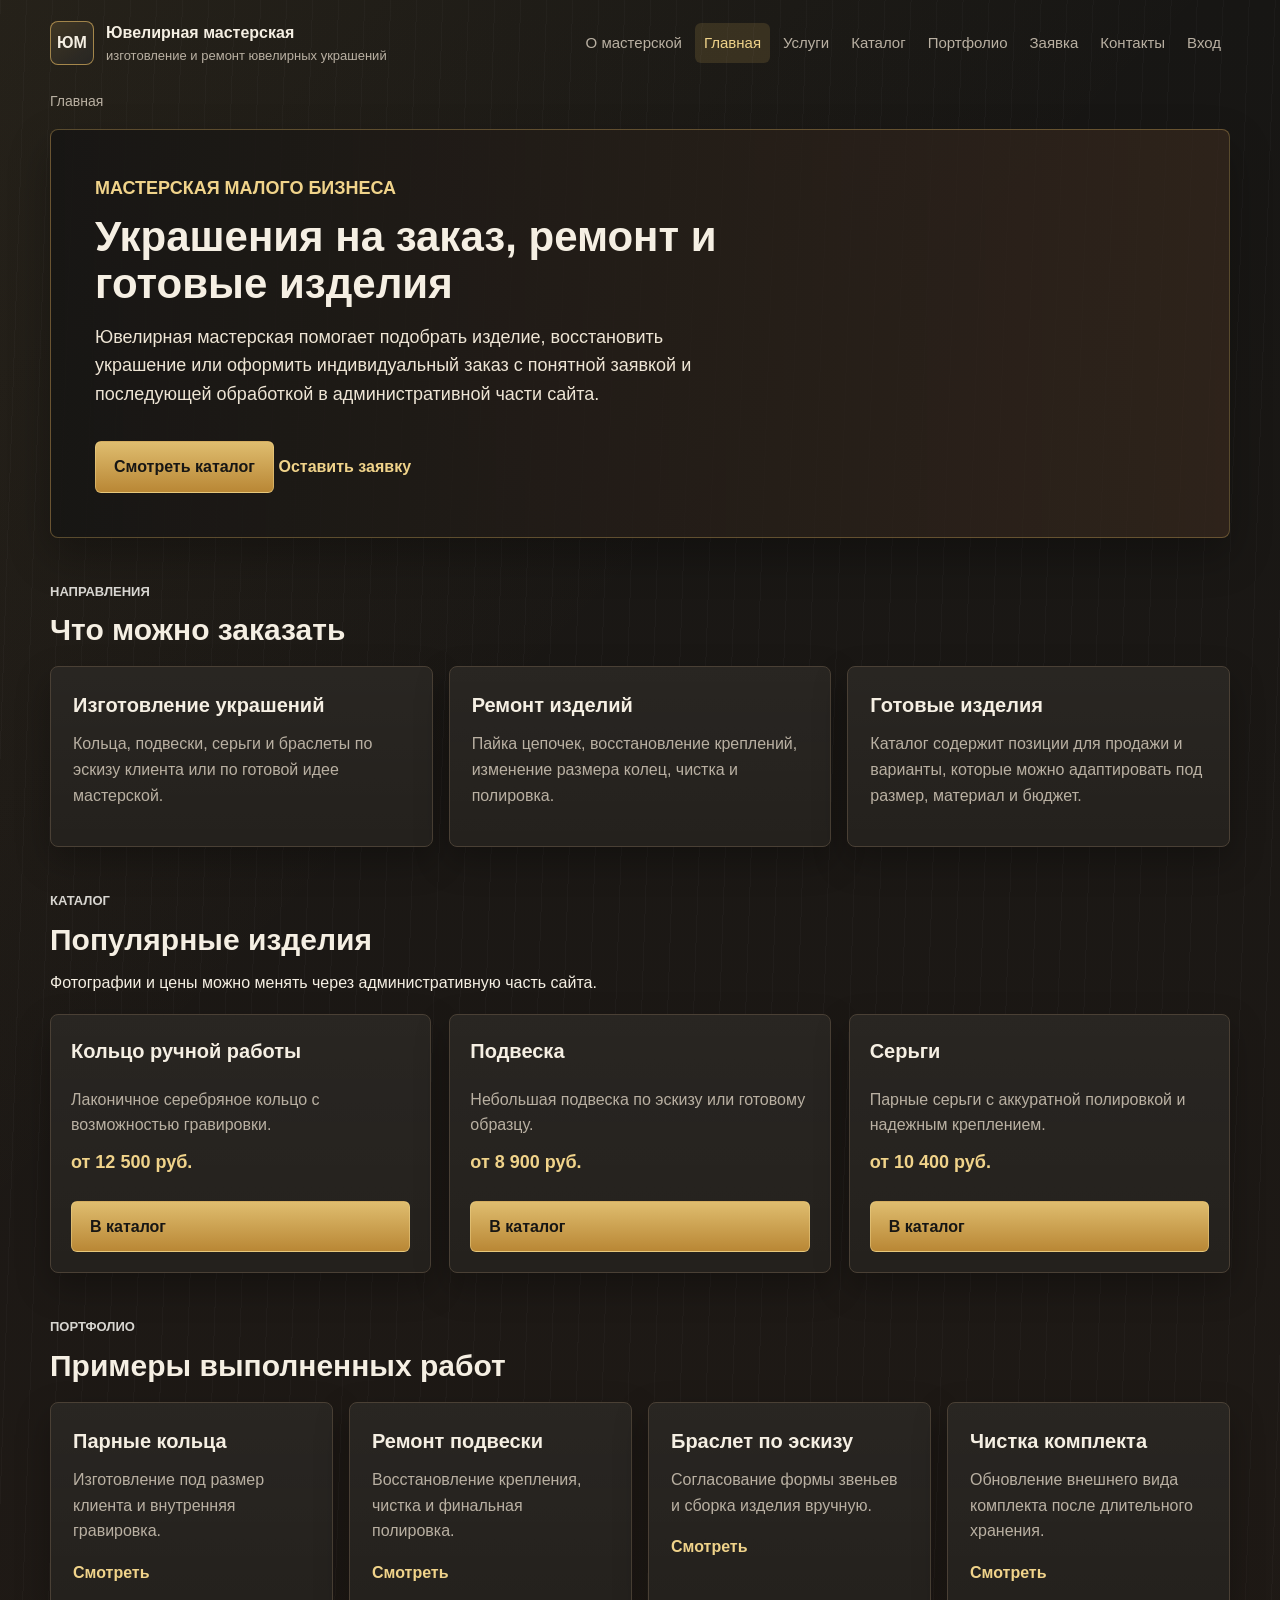
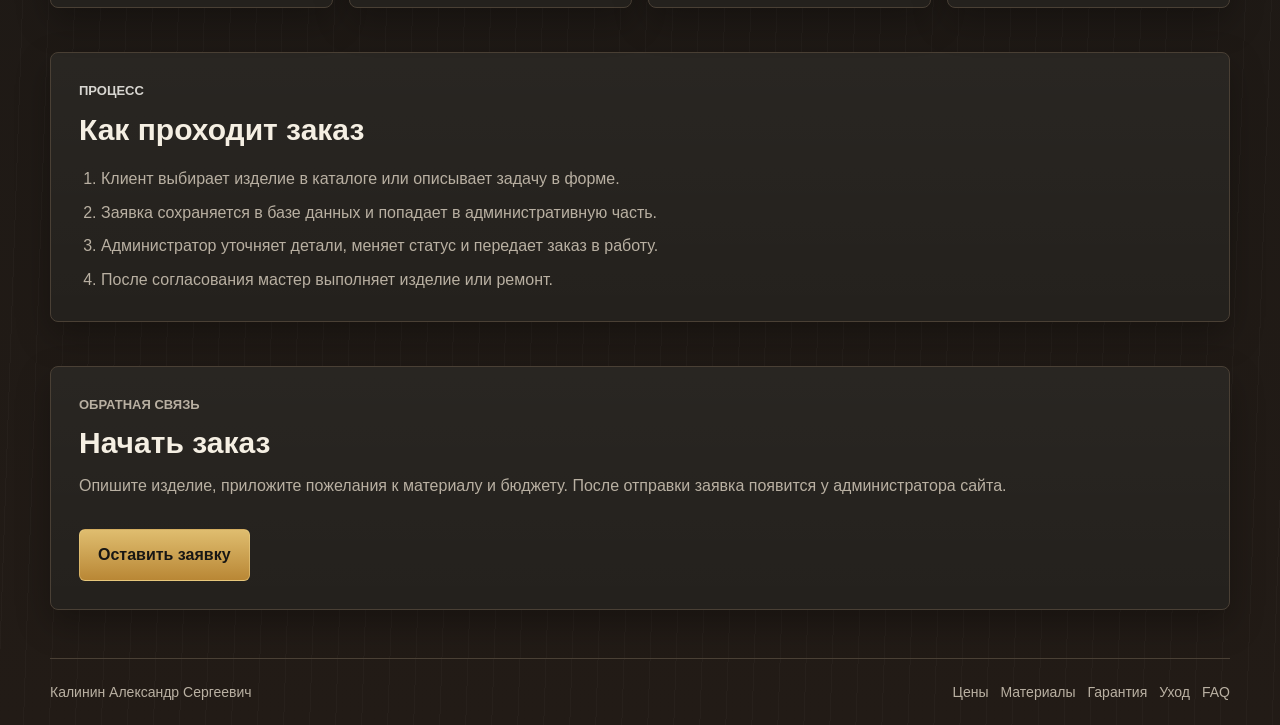
==== commit 77f960c5: "Добавлена ссылка входа в меню" ====
--- a/index.html
+++ b/index.html
@@ -29,6 +29,7 @@
         <a href="portfolio.html">Портфолио</a>
         <a href="request.html">Заявка</a>
         <a href="contacts.html">Контакты</a>
+        <a href="/login">Вход</a>
       </nav>
     </header>
 
--- a/static/css/styles.css
+++ b/static/css/styles.css
@@ -467,6 +467,9 @@
 
 .secondary-button,
 .danger-button {
+  display: inline-flex;
+  align-items: center;
+  justify-content: center;
   border: 1px solid var(--line);
   border-radius: 6px;
   padding: 10px 12px;
@@ -475,6 +478,9 @@
   cursor: pointer;
   font: inherit;
   font-weight: 700;
+  line-height: 1.2;
+  text-align: center;
+  text-decoration: none;
 }
 
 .secondary-button:hover {
@@ -626,6 +632,85 @@
 .login-form {
   display: grid;
   gap: 16px;
+}
+
+.auth-actions {
+  display: flex;
+  flex-wrap: wrap;
+  align-items: center;
+  gap: 12px;
+  margin-bottom: 18px;
+}
+
+.auth-actions form {
+  margin: 0;
+}
+
+.detail-grid {
+  display: grid;
+  grid-template-columns: minmax(0, 0.95fr) minmax(0, 1.25fr);
+  gap: 18px;
+  align-items: start;
+}
+
+.detail-card {
+  min-width: 0;
+  border: 1px solid var(--line);
+  border-radius: 8px;
+  padding: 20px;
+  background:
+    linear-gradient(180deg, rgba(255, 255, 255, 0.025), transparent),
+    var(--panel-soft);
+}
+
+.detail-card p {
+  color: var(--muted);
+  overflow-wrap: break-word;
+}
+
+.detail-card > .secondary-button {
+  margin-top: 12px;
+}
+
+.message-list {
+  display: grid;
+  gap: 10px;
+  margin-bottom: 16px;
+}
+
+.message-card {
+  border: 1px solid var(--line);
+  border-radius: 8px;
+  padding: 12px 14px;
+  background: #181614;
+}
+
+.message-admin {
+  border-color: rgba(240, 211, 138, 0.36);
+  background: rgba(207, 168, 91, 0.1);
+}
+
+.message-client {
+  border-color: rgba(216, 214, 209, 0.2);
+}
+
+.message-meta {
+  display: flex;
+  flex-wrap: wrap;
+  justify-content: space-between;
+  gap: 8px;
+  margin-bottom: 6px;
+  color: var(--muted);
+  font-size: 14px;
+}
+
+.message-card p {
+  margin-bottom: 0;
+}
+
+.message-form {
+  display: grid;
+  gap: 12px;
 }
 
 .compact-steps {
@@ -952,6 +1037,7 @@
   }
 
   .request-layout,
+  .detail-grid,
   .admin-stats {
     grid-template-columns: 1fr;
   }
